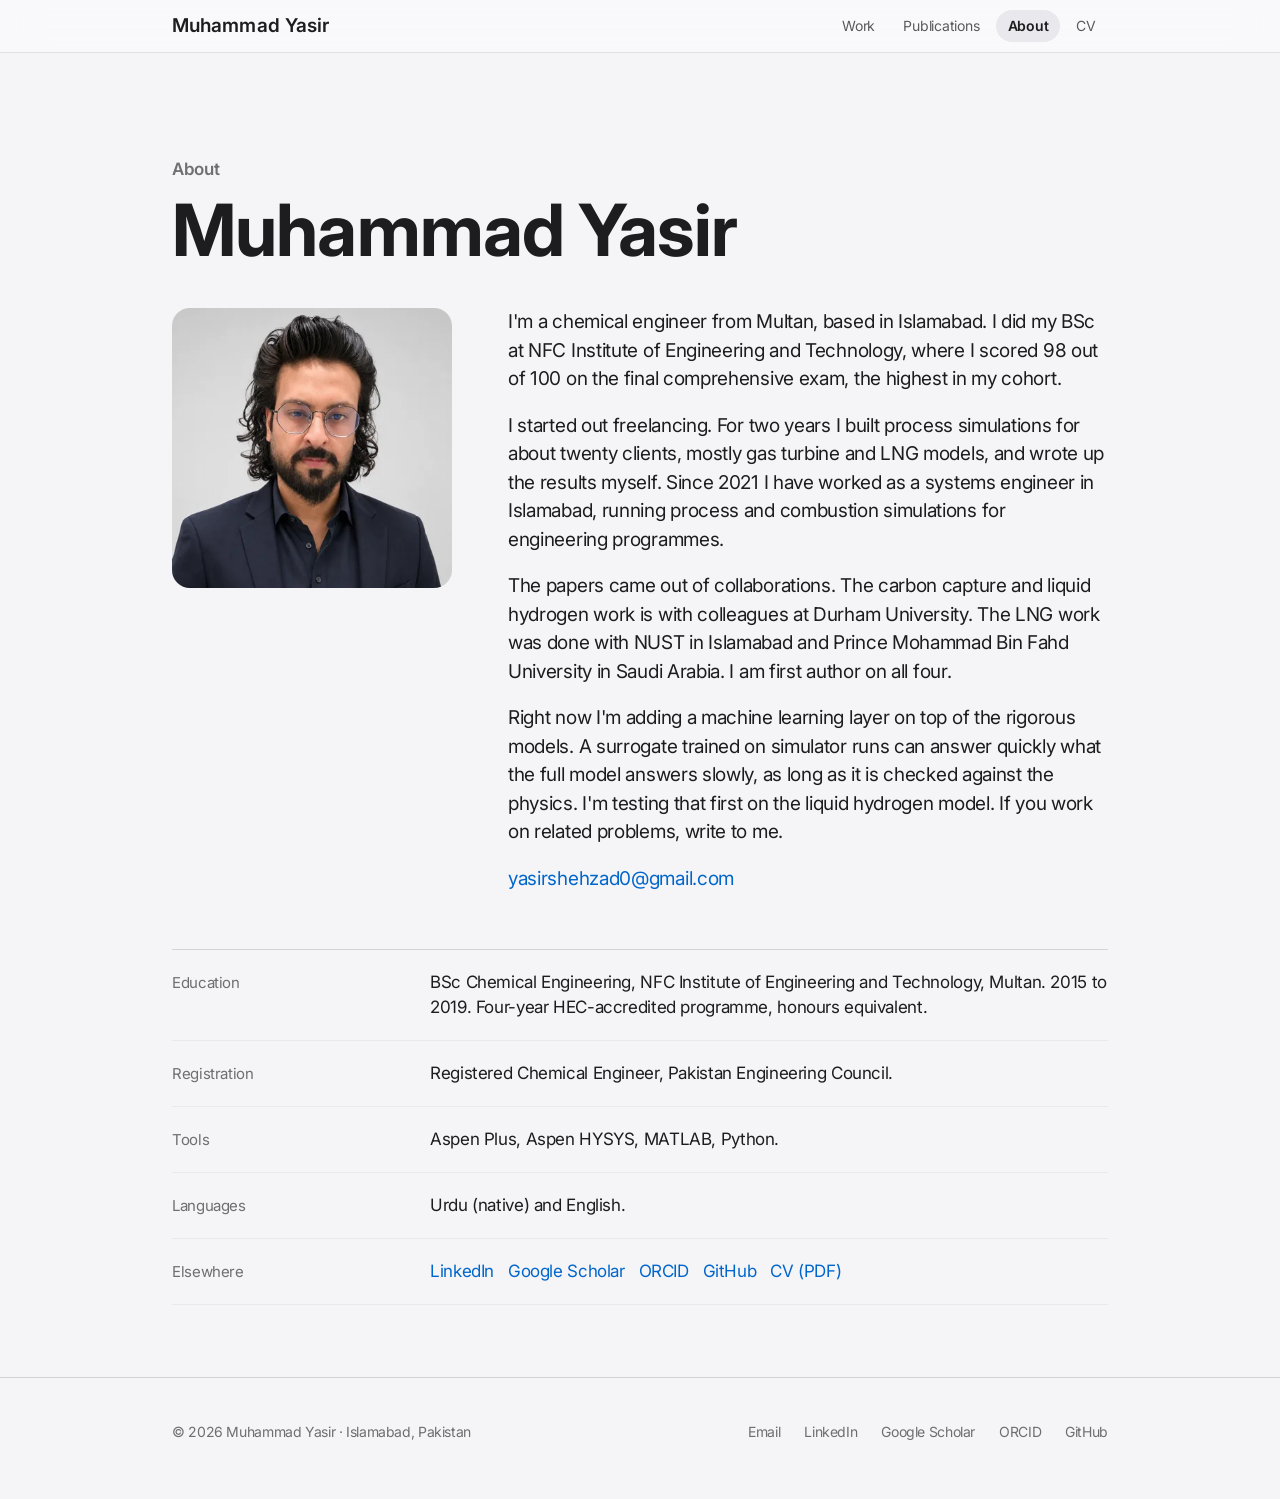
==== about/index.html @ c4dac1cd "Initial portfolio site Static site: home, publications, about and four case studies." ====
<!doctype html>
<html lang="en">
<head>
<meta charset="utf-8">
<meta name="viewport" content="width=device-width,initial-scale=1,viewport-fit=cover">
<title>About | Muhammad Yasir</title>
<meta name="description" content="Chemical engineer from Multan, based in Islamabad. Process simulation and optimisation, with a machine learning layer on top.">
<link rel="canonical" href="https://yasirshehzad10.github.io/about/">
<link rel="icon" href="../favicon.svg" type="image/svg+xml">
<meta property="og:type" content="website">
<meta property="og:title" content="About | Muhammad Yasir">
<meta property="og:description" content="Chemical engineer from Multan, based in Islamabad. Process simulation and optimisation, with a machine learning layer on top.">
<meta property="og:url" content="https://yasirshehzad10.github.io/about/">
<meta property="og:image" content="https://yasirshehzad10.github.io/assets/img/og/home.png">
<meta name="twitter:card" content="summary_large_image">
<link rel="preconnect" href="https://fonts.googleapis.com">
<link rel="preconnect" href="https://fonts.gstatic.com" crossorigin>
<link rel="stylesheet" href="https://fonts.googleapis.com/css2?family=Inter:opsz,wght@14..32,400..700&display=swap">
<link rel="stylesheet" href="../assets/css/site.css">
</head>
<body>
<a class="skip" href="#main">Skip to content</a>
<header class="nav"><div class="nav-in">
  <a class="brand" href="../">Muhammad Yasir</a>
  <nav aria-label="Main"><a href="../#work">Work</a><a href="../publications/">Publications</a><a href="../about/" aria-current="page">About</a><a href="../cv.pdf">CV</a></nav>
</div></header>
<main id="main">
<section class="case-hero"><div class="wrap reveal">
<p class="eyebrow">About</p>
<h1>Muhammad Yasir</h1>
<div class="about">
<img src="../assets/img/about/yasir-800.webp" srcset="../assets/img/about/yasir-400.webp 400w, ../assets/img/about/yasir-800.webp 800w" sizes="(max-width: 733px) 280px, 280px" width="800" height="800" alt="Portrait of Muhammad Yasir" fetchpriority="high">
<div class="prose">
<p>I'm a chemical engineer from Multan, based in Islamabad. I did my BSc at NFC Institute of Engineering and Technology, where I scored 98 out of 100 on the final comprehensive exam, the highest in my cohort.</p>
<p>I started out freelancing. For two years I built process simulations for about twenty clients, mostly gas turbine and LNG models, and wrote up the results myself. Since 2021 I have worked as a systems engineer in Islamabad, running process and combustion simulations for engineering programmes.</p>
<p>The papers came out of collaborations. The carbon capture and liquid hydrogen work is with colleagues at Durham University. The LNG work was done with NUST in Islamabad and Prince Mohammad Bin Fahd University in Saudi Arabia. I am first author on all four.</p>
<p>Right now I'm adding a machine learning layer on top of the rigorous models. A surrogate trained on simulator runs can answer quickly what the full model answers slowly, as long as it is checked against the physics. I'm testing that first on the liquid hydrogen model. If you work on related problems, write to me.</p>
<p><a href="#" data-u="yasirshehzad0" data-d="gmail.com" data-show>Email</a></p>
</div>
</div>
<dl class="specs">
<div class="spec"><dt>Education</dt><dd>BSc Chemical Engineering, NFC Institute of Engineering and Technology, Multan. 2015 to 2019. Four-year HEC-accredited programme, honours equivalent.</dd></div>
<div class="spec"><dt>Registration</dt><dd>Registered Chemical Engineer, Pakistan Engineering Council.</dd></div>
<div class="spec"><dt>Tools</dt><dd>Aspen Plus, Aspen HYSYS, MATLAB, Python.</dd></div>
<div class="spec"><dt>Languages</dt><dd>Urdu (native) and English.</dd></div>
<div class="spec"><dt>Elsewhere</dt><dd><a href="https://www.linkedin.com/in/muhammadyasir-che" rel="noopener">LinkedIn</a> &nbsp; <a href="https://scholar.google.com/citations?user=EjWnAtcAAAAJ" rel="noopener">Google Scholar</a> &nbsp; <a href="https://orcid.org/0009-0003-7058-2050" rel="noopener">ORCID</a> &nbsp; <a href="https://github.com/yasirshehzad10" rel="noopener">GitHub</a> &nbsp; <a href="../cv.pdf">CV (PDF)</a></dd></div>
</dl>
</div></section>
</main>
<footer class="foot"><div class="foot-in">
  <span>© 2026 Muhammad Yasir · Islamabad, Pakistan</span>
  <ul>
    <li><a href="#" data-u="yasirshehzad0" data-d="gmail.com">Email</a></li>
    <li><a href="https://www.linkedin.com/in/muhammadyasir-che" rel="noopener">LinkedIn</a></li>
    <li><a href="https://scholar.google.com/citations?user=EjWnAtcAAAAJ" rel="noopener">Google Scholar</a></li>
    <li><a href="https://orcid.org/0009-0003-7058-2050" rel="noopener">ORCID</a></li>
    <li><a href="https://github.com/yasirshehzad10" rel="noopener">GitHub</a></li>
  </ul>
</div></footer>
<script src="../assets/js/site.js" defer></script>
</body>
</html>
---- assets/css/site.css ----
/* Muhammad Yasir, portfolio. Tokens match the Command Deck. */
:root{
  color-scheme:light dark;
  --bg:#f5f5f7; --alt:#ffffff; --card:#ffffff; --card-on-alt:#f5f5f7;
  --ink:#1d1d1f; --ink2:#6e6e73; --ink3:#86868b;
  --hair:#d2d2d7; --hair2:#e8e8ed; --track:#e8e8ed;
  --blue:#0071e3; --link:#0066cc;
  --green:#34c759; --blue-c:#0071e3; --indigo:#5e5ce6; --orange:#ff9f0a;
  --black:#000; --on-black:#f5f5f7; --on-black2:#a1a1a6;
  --nav-bg:rgba(251,251,253,.82); --nav-line:rgba(0,0,0,.1);
  --font:-apple-system,BlinkMacSystemFont,"SF Pro Text","Inter","Helvetica Neue",Helvetica,Arial,sans-serif;
  --display:-apple-system,BlinkMacSystemFont,"SF Pro Display","Inter","Helvetica Neue",Helvetica,Arial,sans-serif;
  --r:18px; --max:980px;
}
@media (prefers-color-scheme:dark){
  :root{
    --bg:#0b0b0c; --alt:#161617; --card:#1d1d1f; --card-on-alt:#232326;
    --ink:#f5f5f7; --ink2:#a1a1a6; --ink3:#86868b;
    --hair:#424245; --hair2:#2c2c2e; --track:#2c2c2e;
    --link:#2997ff;
    --nav-bg:rgba(22,22,23,.8); --nav-line:rgba(255,255,255,.12);
  }
}
*{box-sizing:border-box}
html{-webkit-text-size-adjust:100%;scroll-padding-top:64px}
body{margin:0;background:var(--bg);color:var(--ink);font-family:var(--font);font-size:17px;line-height:1.47;letter-spacing:-.022em;-webkit-font-smoothing:antialiased;-moz-osx-font-smoothing:grayscale;font-optical-sizing:auto}
h1,h2,h3,p,figure,dl,dd,ul,ol{margin:0}
h1,h2,h3{text-wrap:balance}
p{text-wrap:pretty}
a{color:var(--link);text-decoration:none}
a:hover{text-decoration:underline}
img,svg{display:block;max-width:100%;height:auto}
:focus-visible{outline:2px solid var(--blue);outline-offset:3px;border-radius:8px}
.skip{position:absolute;left:12px;top:-60px;background:var(--ink);color:var(--bg);padding:8px 14px;border-radius:980px;z-index:30;transition:top .2s}
.skip:focus{top:8px;text-decoration:none}
.sr{position:absolute;width:1px;height:1px;overflow:hidden;clip:rect(0 0 0 0);white-space:nowrap}
.wrap{max-width:var(--max);margin:0 auto;padding-inline:22px}
.narrow{max-width:760px}

/* nav */
.nav{position:sticky;top:0;z-index:20;background:var(--nav-bg);-webkit-backdrop-filter:saturate(180%) blur(20px);backdrop-filter:saturate(180%) blur(20px);border-bottom:1px solid var(--nav-line)}
.nav-in{max-width:var(--max);margin:0 auto;padding-inline:22px;height:52px;display:flex;align-items:center;justify-content:space-between;gap:16px}
.brand{font-family:var(--display);font-size:19px;font-weight:600;letter-spacing:.005em;color:var(--ink);white-space:nowrap}
.brand:hover{text-decoration:none}
.nav nav{display:flex;gap:4px}
.nav nav a{font-size:14px;letter-spacing:-.016em;color:var(--ink);opacity:.72;padding:6px 12px;border-radius:980px;transition:opacity .2s,background-color .2s;white-space:nowrap}
.nav nav a:hover{opacity:1;text-decoration:none}
.nav nav a[aria-current="page"]{opacity:1;background:var(--track);font-weight:600}
@media (max-width:733px){
  .nav-in{padding-inline:14px;height:48px;gap:6px}
  .brand{font-size:15.5px}
  .nav nav{gap:0;margin-right:-4px}
  .nav nav a{padding:6px 6px;font-size:13px}
}

@media (max-width:360px){.brand{font-size:14px}.nav nav a{padding:6px 4px;font-size:12px}}

/* sections */
.sec{padding-block:120px;background:var(--bg)}
.sec--alt{background:var(--alt)}
.sec--dark{background:var(--black);color:var(--on-black)}
.sec--dark .lede,.sec--dark .sub{color:var(--on-black2)}
.sec--dark a{color:#2997ff}
.sec--tight{padding-block:72px}
@media (max-width:733px){.sec{padding-block:72px}.sec--tight{padding-block:48px}}
.center{text-align:center}
.center .lede,.center .sub{margin-inline:auto}

.eyebrow{font-size:17px;font-weight:600;color:var(--ink2);letter-spacing:-.022em}
.sec--dark .eyebrow{color:var(--on-black2)}
.hero{padding-block:136px 112px;text-align:center;background:var(--bg)}
.hero h1{font-family:var(--display);font-size:clamp(46px,8.4vw,88px);line-height:1.05;font-weight:700;letter-spacing:-.015em;margin-top:10px}
.hero .sub{font-size:clamp(19px,2.4vw,24px);line-height:1.3;color:var(--ink2);max-width:30em;margin:26px auto 0;letter-spacing:.004em}
.hero-links{display:flex;flex-wrap:wrap;gap:10px 32px;justify-content:center;margin-top:30px;font-size:21px}
@media (max-width:733px){.hero{padding-block:88px 72px}.hero-links{font-size:19px}}
h2.h{font-family:var(--display);font-size:clamp(32px,5.4vw,56px);line-height:1.08;font-weight:600;letter-spacing:-.008em;margin-top:8px}
.lede{font-size:clamp(19px,2.2vw,24px);line-height:1.33;color:var(--ink2);max-width:34em;margin-top:20px;letter-spacing:.004em}
.chev-link{white-space:nowrap}
.chev-link::after{content:" \203A"}

/* numbers */
.figs{display:grid;grid-template-columns:repeat(3,1fr);gap:48px}
.fig{display:grid;gap:10px;align-content:start}
.fig b{font-family:var(--display);font-size:clamp(64px,9.6vw,104px);line-height:1;font-weight:600;letter-spacing:-.03em;font-variant-numeric:tabular-nums}
.fig b small{font-size:.5em;letter-spacing:-.02em;margin-left:.04em}
.fig span{font-size:19px;line-height:1.3;color:var(--ink2);max-width:14em;letter-spacing:-.014em}
.fig a{font-size:17px}
@media (max-width:860px){.figs{grid-template-columns:1fr;gap:0}.fig{padding-block:32px;border-top:1px solid var(--hair2)}.fig:first-child{border-top:0;padding-top:0}.fig:last-child{padding-bottom:0}}

/* method diagram */
.method{margin-top:64px}
.method svg{width:100%;max-width:880px;margin-inline:auto}
.m-mob{display:none;max-width:360px!important}
@media (max-width:733px){.m-desk{display:none}.m-mob{display:block}}
.method-note{display:grid;grid-template-columns:1fr 1fr;gap:32px;max-width:880px;margin:56px auto 0;color:var(--on-black2);font-size:19px;line-height:1.4}
.method-note b{color:var(--on-black);font-weight:600}
@media (max-width:733px){.method-note{grid-template-columns:1fr;gap:20px;font-size:17px}}

/* panels */
.panels{display:grid;grid-template-columns:1fr 1fr;gap:20px;margin-top:64px}
.panel{background:var(--card);border-radius:var(--r);padding:36px;display:grid;gap:22px;align-content:start;min-width:0}
.sec--alt .panel{background:var(--card-on-alt)}
.panel h3{font-family:var(--display);font-size:21px;font-weight:600;line-height:1.25}
.panel .cap{font-size:14px;color:var(--ink2);line-height:1.4}
.panel svg{width:100%;height:auto;color:var(--ink)}
@media (max-width:860px){.panels{grid-template-columns:1fr}.panel{padding:26px 22px}}
.cta{display:flex;flex-wrap:wrap;gap:8px 28px;justify-content:center;margin-top:36px;font-size:19px}
.panel-foot{margin-top:0}

/* data bars */
.bars{display:grid;gap:16px}
.bar-row{display:grid;grid-template-columns:5.6em 1fr auto;gap:14px;align-items:center;font-size:15px}
.bar-l{color:var(--ink2)}
.bar-t{height:12px;border-radius:6px;background:var(--track);overflow:hidden}
.bar-t i{display:block;height:100%;width:var(--w);border-radius:6px;background:var(--ink3)}
.bar-row.acc .bar-t i{background:var(--accent,var(--blue-c))}
.bar-v{font-variant-numeric:tabular-nums;font-weight:600;min-width:4.6em;text-align:right}
.acc-green{--accent:var(--green)}.acc-blue{--accent:var(--blue-c)}.acc-indigo{--accent:var(--indigo)}.acc-orange{--accent:var(--orange)}
.bars-title{font-size:15px;font-weight:600;margin-bottom:-4px}
@media (max-width:460px){.bar-row{grid-template-columns:4.4em 1fr auto;gap:10px;font-size:14px}}

/* now */
.stats{display:grid;grid-template-columns:repeat(3,1fr);gap:0;border-top:1px solid var(--hair);margin-top:12px}
.stat{padding:22px 24px 0 0;display:grid;gap:4px;align-content:start}
.stat+.stat{padding-left:24px;border-left:1px solid var(--hair2)}
.stat b{font-family:var(--display);font-size:32px;line-height:1.05;font-weight:600;letter-spacing:-.02em;font-variant-numeric:tabular-nums}
.stat span{font-size:14px;color:var(--ink2);line-height:1.35}
@media (max-width:733px){.stats{grid-template-columns:1fr}.stat,.stat+.stat{padding:18px 0 0;border-left:0}.stat+.stat{border-top:1px solid var(--hair2);margin-top:18px}.stat b{font-size:34px}}
.status{display:inline-flex;align-items:center;gap:8px;font-size:15px;color:var(--ink2);background:var(--card);border-radius:980px;padding:6px 14px}
.sec--alt .status{background:var(--card-on-alt)}
.status i{width:8px;height:8px;border-radius:50%;background:var(--orange);display:inline-block}
.quiet{color:var(--ink3);font-size:15px;margin-top:22px}

/* case study pages */
.case-hero{padding-block:104px 72px;background:var(--bg)}
.case-hero h1{font-family:var(--display);font-size:clamp(40px,7vw,72px);line-height:1.06;font-weight:700;letter-spacing:-.012em;margin-top:10px}
.case-hero .lede{margin-top:22px}
.bignum{display:grid;gap:8px;margin-top:0}
.bignum b{font-family:var(--display);font-size:clamp(80px,14vw,144px);line-height:1;font-weight:600;letter-spacing:-.035em;font-variant-numeric:tabular-nums}
.bignum span{font-size:21px;color:var(--ink2);max-width:22em;line-height:1.3}
.prose-sec{padding-block:72px}
.prose-sec + .prose-sec{border-top:1px solid var(--hair2)}
.prose-grid{display:grid;grid-template-columns:200px minmax(0,1fr);gap:0 48px;align-items:start}
.prose-grid>h2{font-family:var(--display);font-size:17px;font-weight:600;color:var(--ink2);letter-spacing:-.016em;padding-top:5px}
.prose{max-width:38em;display:grid;gap:18px;font-size:19px;line-height:1.5;letter-spacing:-.016em}
@media (max-width:733px){.prose-sec{padding-block:48px}.prose-grid{grid-template-columns:1fr;gap:10px}.prose{font-size:18px}}
.ph{border:1.5px dashed var(--hair);border-radius:var(--r);padding:28px;color:var(--ink3);font-size:15px;display:grid;place-items:center;text-align:center;min-height:180px;line-height:1.4}
.figure-grid{display:grid;grid-template-columns:1fr 1fr;gap:20px;margin-top:8px}
.figure-grid.one{grid-template-columns:1fr}
@media (max-width:733px){.figure-grid{grid-template-columns:1fr}}
figcaption{font-size:14px;color:var(--ink2);margin-top:10px;line-height:1.4}
.paper-fig{margin:28px 0 0}
.pf-img{background:#fff;border:1px solid var(--hair2);border-radius:var(--r);padding:18px}
.pf-img img{width:100%;height:auto;margin-inline:auto}
.paper-fig.narrow .pf-img{max-width:560px}
.paper-fig.tall .pf-img{max-width:560px}
.paper-fig .credit{display:block;margin-top:4px;color:var(--ink3);font-size:13px}
@media (max-width:733px){.pf-img{padding:10px}}
.cite{background:var(--card);border-radius:var(--r);padding:26px 28px;display:grid;gap:14px;font-size:16px;line-height:1.5}
.sec--alt .cite{background:var(--card-on-alt)}
.cite .row{display:flex;flex-wrap:wrap;gap:10px 22px;align-items:center}
.pager{display:flex;justify-content:space-between;gap:16px;flex-wrap:wrap;font-size:19px;padding-block:56px;border-top:1px solid var(--hair2)}

/* buttons */
.btn{appearance:none;-webkit-appearance:none;border:0;border-radius:980px;background:var(--track);color:var(--ink);padding:7px 16px;min-height:34px;font:inherit;font-size:14px;letter-spacing:-.016em;cursor:pointer;white-space:nowrap;transition:background-color .2s}
.btn:hover{background:var(--hair)}
.btn.primary{background:var(--blue);color:#fff}

/* publications */
.pub-list{border-top:1px solid var(--hair);margin-top:48px}
.pub{display:grid;grid-template-columns:210px minmax(0,1fr);gap:8px 48px;padding-block:36px;border-bottom:1px solid var(--hair)}
.pub .k{color:var(--ink2);font-size:15px;line-height:1.4}
.pub .k b{display:block;color:var(--ink);font-weight:600;font-size:17px;margin-bottom:2px}
.pub h2{font-family:var(--display);font-size:24px;line-height:1.25;font-weight:600;letter-spacing:.004em}
.pub .au{color:var(--ink2);margin-top:8px;font-size:17px}
.pub .au b{color:var(--ink);font-weight:600}
.pub .ft{display:flex;flex-wrap:wrap;gap:8px 22px;align-items:center;margin-top:16px;font-size:16px}
.pub .tag{font-size:14px;color:var(--ink2);background:var(--card);border-radius:980px;padding:3px 12px;display:inline-block;margin-top:14px}
@media (max-width:733px){.pub{grid-template-columns:1fr;gap:10px;padding-block:28px}.pub h2{font-size:21px}}
.pubs-foot{margin-top:40px;font-size:19px}

/* about */
.about{display:grid;grid-template-columns:minmax(0,280px) minmax(0,1fr);gap:56px;align-items:start;margin-top:40px}
.about img{width:100%;aspect-ratio:1;object-fit:cover;border-radius:var(--r);background:var(--hair2)}
@media (max-width:733px){.about{grid-template-columns:1fr;gap:32px}.about img{max-width:280px}}
.specs{margin-top:56px;border-top:1px solid var(--hair)}
.spec{display:grid;grid-template-columns:210px minmax(0,1fr);gap:4px 48px;padding-block:20px;border-bottom:1px solid var(--hair2)}
.spec dt{color:var(--ink2);font-size:15px;padding-top:2px}
.spec dd{font-size:17px}
@media (max-width:733px){.spec{grid-template-columns:1fr;padding-block:16px}}

/* footer */
.foot{background:var(--bg);border-top:1px solid var(--hair);padding-block:44px 56px;font-size:14px;color:var(--ink2)}
.foot-in{max-width:var(--max);margin:0 auto;padding-inline:22px;display:flex;flex-wrap:wrap;gap:14px 40px;justify-content:space-between;align-items:baseline}
.foot ul{list-style:none;padding:0;margin:0;display:flex;flex-wrap:wrap;gap:8px 24px}
.foot a{color:var(--ink2)}
.foot a:hover{color:var(--ink)}
@media (max-width:733px){.foot-in{padding-inline:16px}}

/* motion: one gentle rise, only when JS is present */
.js .reveal{opacity:0;transform:translateY(16px);transition:opacity .6s ease-out,transform .6s ease-out}
.js .reveal.in{opacity:1;transform:none}
@media (prefers-reduced-motion:reduce){.js .reveal{opacity:1;transform:none;transition:none}*{scroll-behavior:auto!important}}
@media print{.nav,.foot,.skip{display:none}.sec{padding-block:24px}}
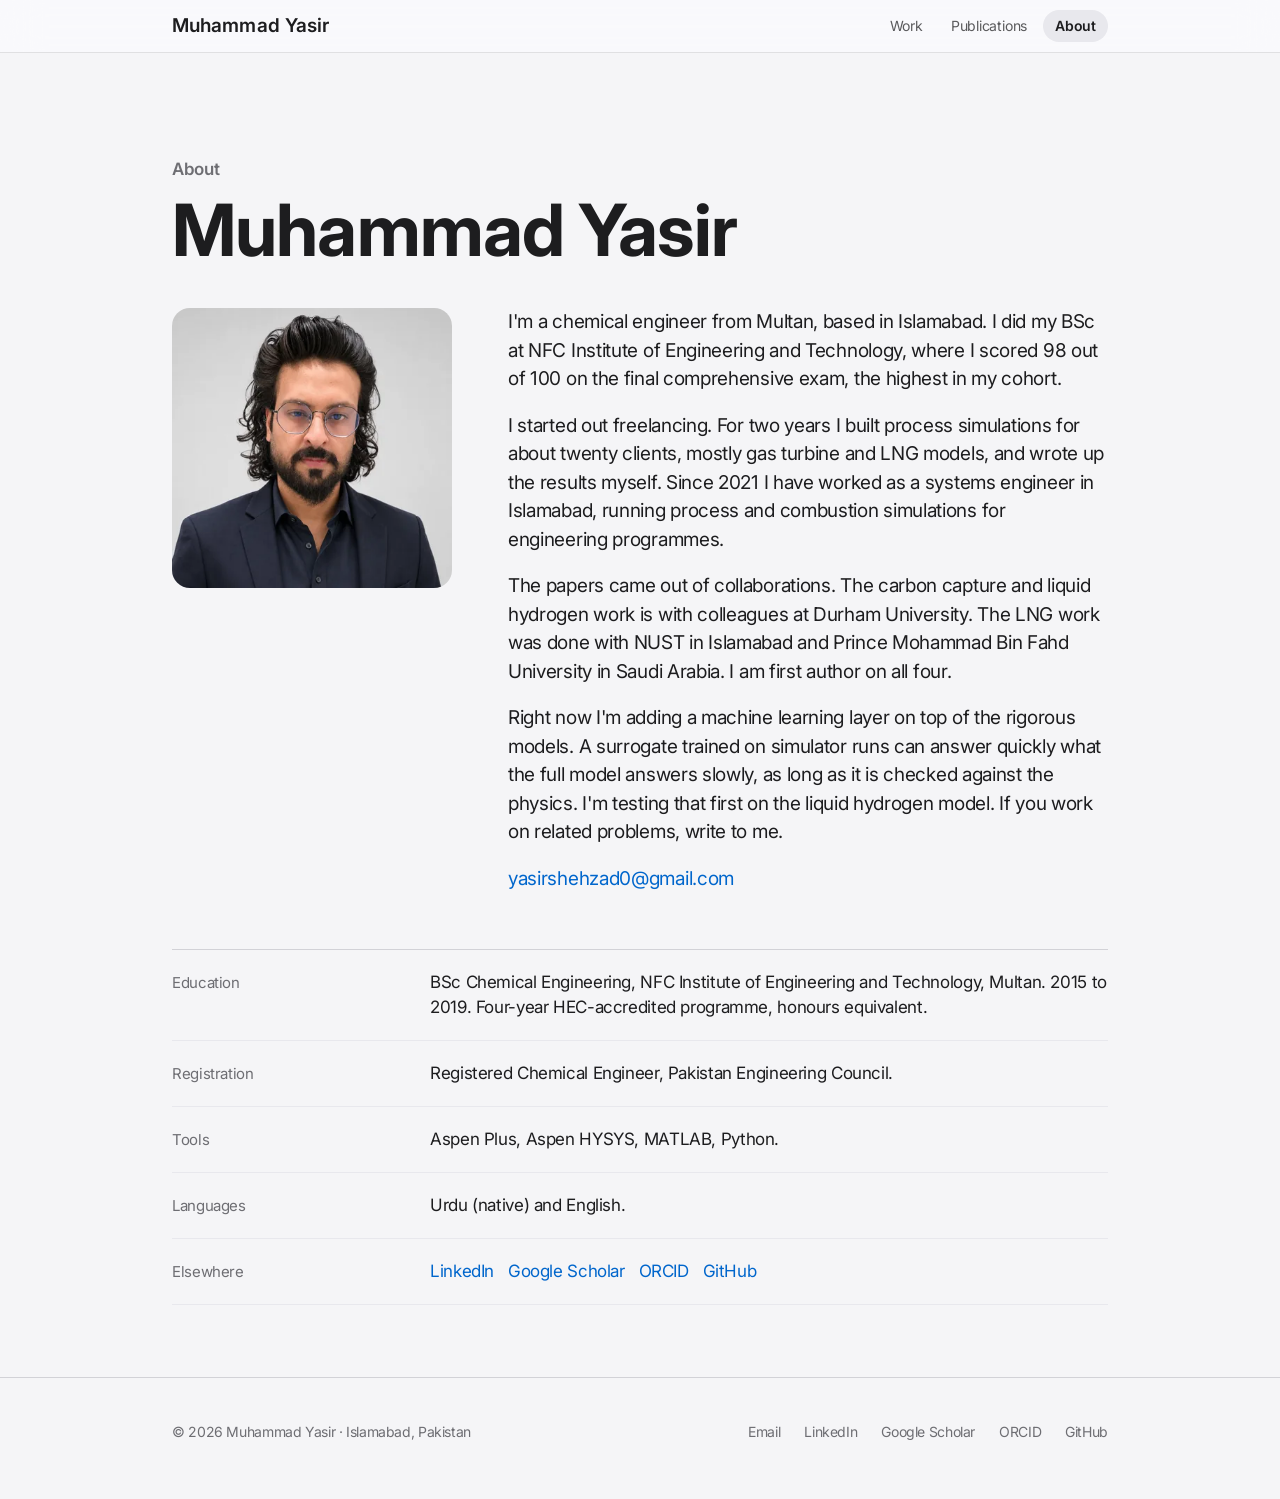
==== commit 54db819c: "Remove CV tab and cv.pdf from the site" ====
--- a/about/index.html
+++ b/about/index.html
@@ -22,7 +22,7 @@
 <a class="skip" href="#main">Skip to content</a>
 <header class="nav"><div class="nav-in">
   <a class="brand" href="../">Muhammad Yasir</a>
-  <nav aria-label="Main"><a href="../#work">Work</a><a href="../publications/">Publications</a><a href="../about/" aria-current="page">About</a><a href="../cv.pdf">CV</a></nav>
+  <nav aria-label="Main"><a href="../#work">Work</a><a href="../publications/">Publications</a><a href="../about/" aria-current="page">About</a></nav>
 </div></header>
 <main id="main">
 <section class="case-hero"><div class="wrap reveal">
@@ -43,7 +43,7 @@
 <div class="spec"><dt>Registration</dt><dd>Registered Chemical Engineer, Pakistan Engineering Council.</dd></div>
 <div class="spec"><dt>Tools</dt><dd>Aspen Plus, Aspen HYSYS, MATLAB, Python.</dd></div>
 <div class="spec"><dt>Languages</dt><dd>Urdu (native) and English.</dd></div>
-<div class="spec"><dt>Elsewhere</dt><dd><a href="https://www.linkedin.com/in/muhammadyasir-che" rel="noopener">LinkedIn</a> &nbsp; <a href="https://scholar.google.com/citations?user=EjWnAtcAAAAJ" rel="noopener">Google Scholar</a> &nbsp; <a href="https://orcid.org/0009-0003-7058-2050" rel="noopener">ORCID</a> &nbsp; <a href="https://github.com/yasirshehzad10" rel="noopener">GitHub</a> &nbsp; <a href="../cv.pdf">CV (PDF)</a></dd></div>
+<div class="spec"><dt>Elsewhere</dt><dd><a href="https://www.linkedin.com/in/muhammadyasir-che" rel="noopener">LinkedIn</a> &nbsp; <a href="https://scholar.google.com/citations?user=EjWnAtcAAAAJ" rel="noopener">Google Scholar</a> &nbsp; <a href="https://orcid.org/0009-0003-7058-2050" rel="noopener">ORCID</a> &nbsp; <a href="https://github.com/yasirshehzad10" rel="noopener">GitHub</a></dd></div>
 </dl>
 </div></section>
 </main>
